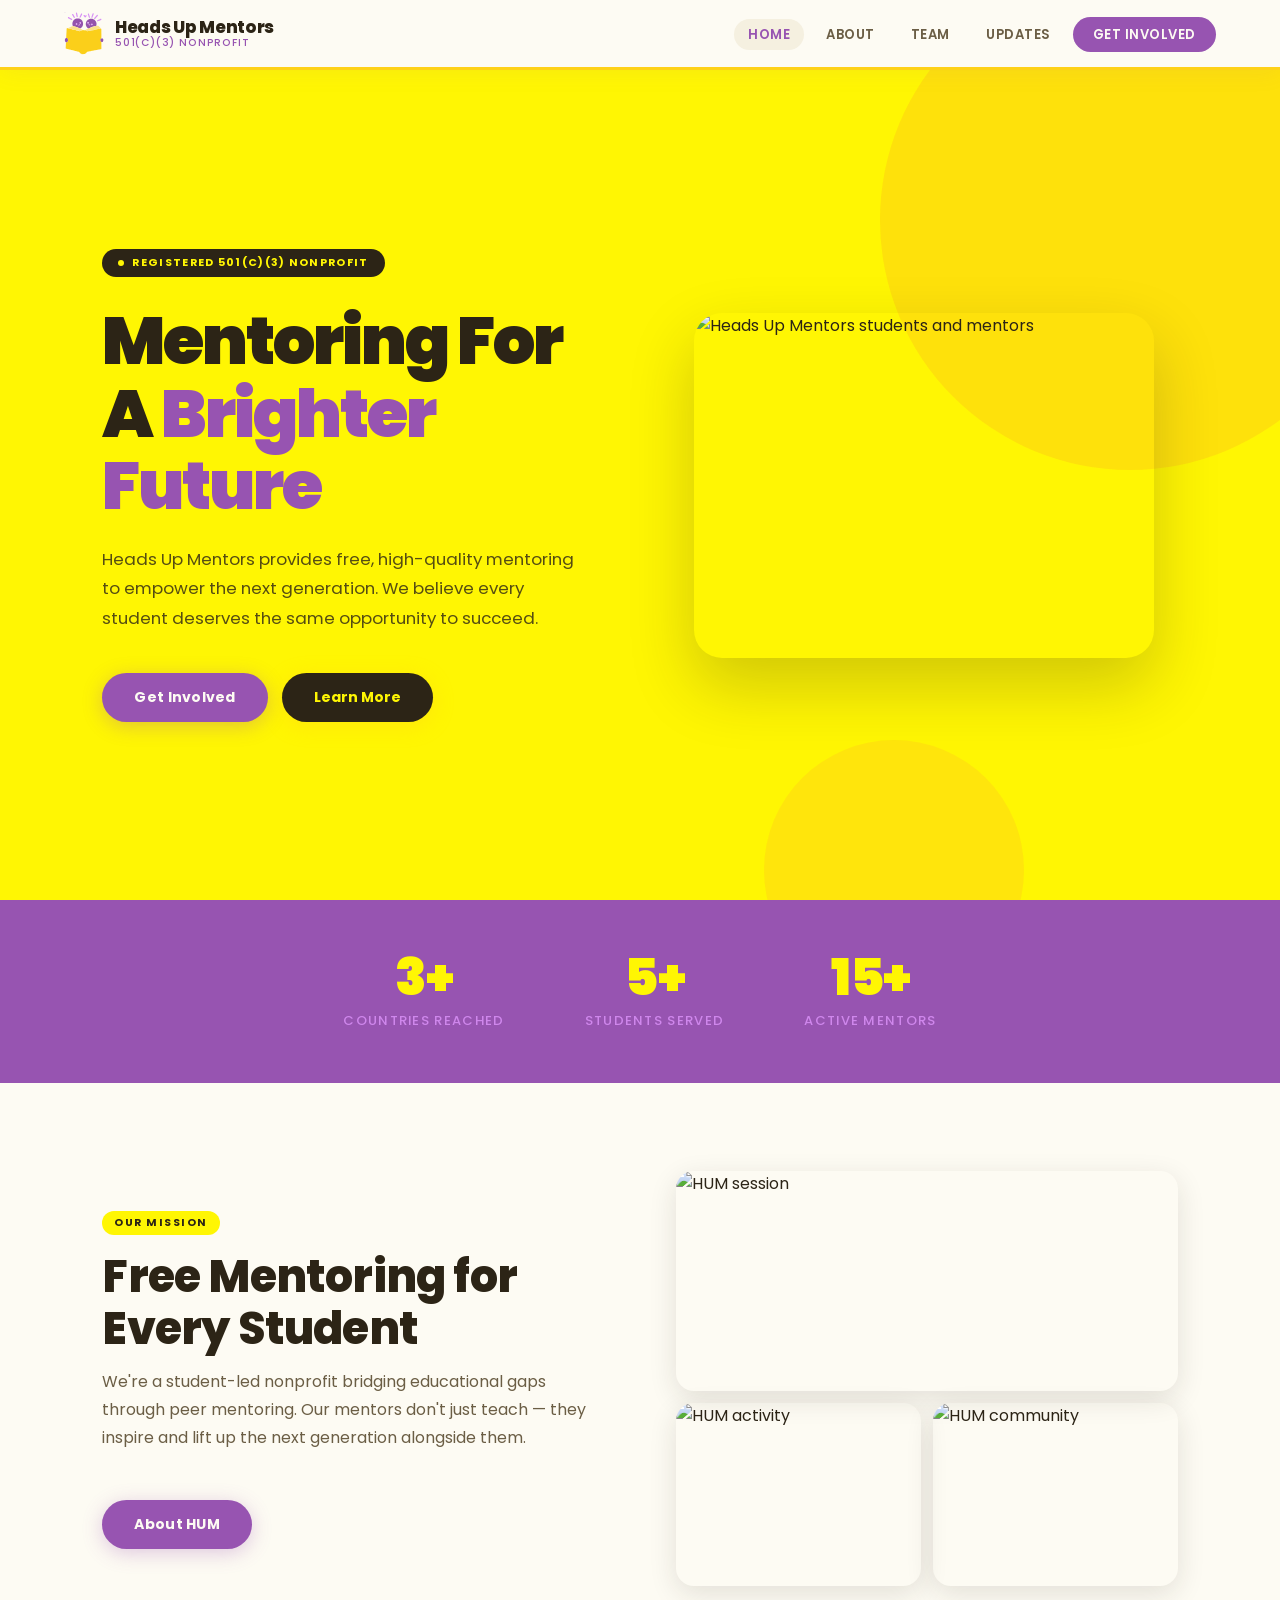
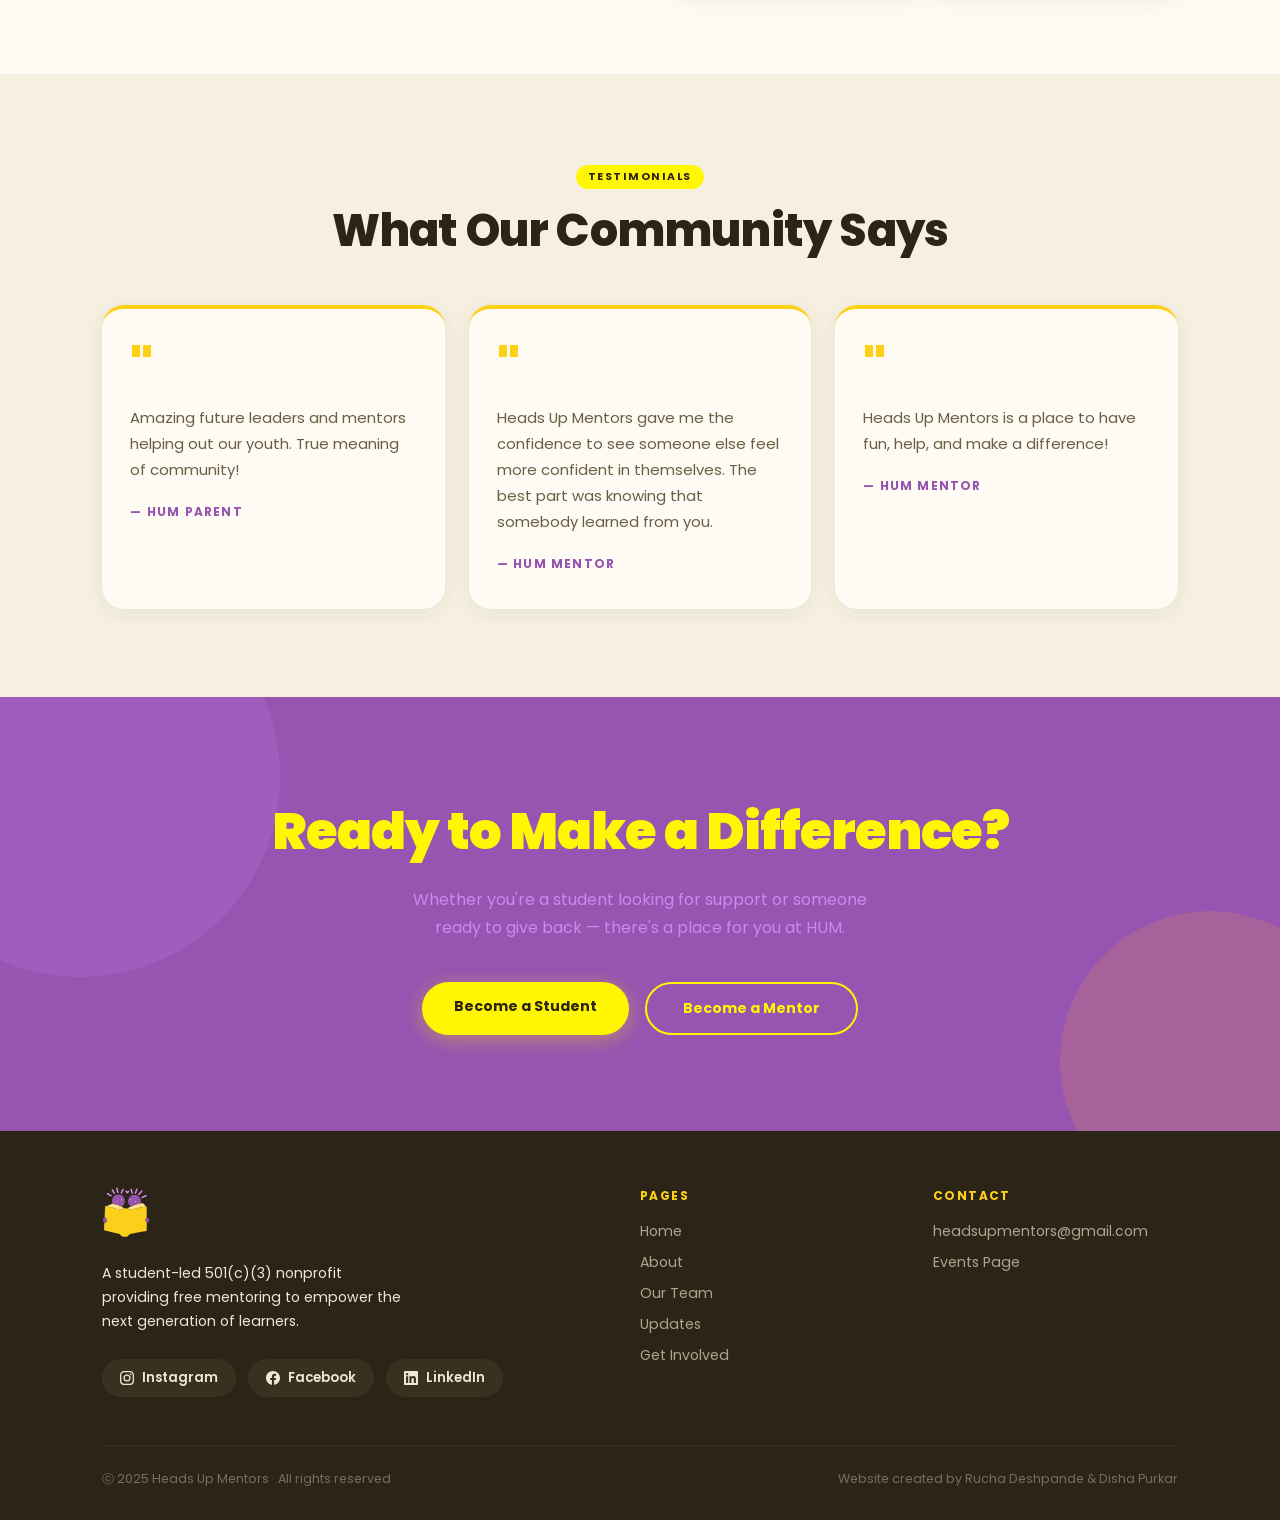
==== index.html @ 4ff621bc "Add files via upload" ====
<!DOCTYPE html>
<html lang="en">
<head>
  <meta charset="UTF-8" />
  <meta name="viewport" content="width=device-width, initial-scale=1.0" />
  <title>Heads Up Mentors — Home</title>
  <meta name="description" content="Heads Up Mentors is a student-led 501(c)(3) nonprofit providing free mentoring to empower the next generation." />
  <link rel="icon" type="image/svg+xml" href="assets/logo.svg" />
  <link href="https://fonts.googleapis.com/css2?family=Poppins:wght@300;400;500;600;700;800;900&display=swap" rel="stylesheet" />
  <link rel="stylesheet" href="style.css" />
  <style>
    /* ── HERO ── */
    #hero {
      min-height: calc(100vh - 70px);
      background: var(--yellow);
      display: grid;
      grid-template-columns: 1fr 1fr;
      align-items: center;
      padding: 80px 8%;
      gap: 60px;
      position: relative;
      overflow: hidden;
    }

    #hero::before {
      content: '';
      position: absolute; right: -100px; top: -100px;
      width: 500px; height: 500px;
      border-radius: 50%; background: var(--amber); opacity: 0.3;
    }
    #hero::after {
      content: '';
      position: absolute; right: 20%; bottom: -100px;
      width: 260px; height: 260px;
      border-radius: 50%; background: var(--gold); opacity: 0.45;
    }

    .hero-text { position: relative; z-index: 1; }

    .hero-badge {
      display: inline-flex; align-items: center; gap: 8px;
      background: var(--text);
      color: var(--yellow);
      font-size: 0.68rem; font-weight: 700;
      letter-spacing: 0.12em; text-transform: uppercase;
      padding: 6px 16px; border-radius: 50px;
      margin-bottom: 28px;
    }

    .hero-badge::before {
      content: '';
      width: 6px; height: 6px; border-radius: 50%;
      background: var(--yellow);
      animation: pulse 2s infinite;
    }

    @keyframes pulse {
      0%, 100% { opacity: 1; }
      50% { opacity: 0.3; }
    }

    .hero-text h1 {
      font-size: clamp(2.6rem, 5.5vw, 4.2rem);
      font-weight: 900; line-height: 1.08;
      color: var(--text); letter-spacing: -2px;
      margin-bottom: 22px;
    }

    .hero-text h1 em {
      font-style: normal; color: var(--purple);
    }

    .hero-text p {
      font-size: 1.05rem; font-weight: 400;
      color: var(--text); line-height: 1.75;
      max-width: 480px; margin-bottom: 40px;
      opacity: 0.8;
    }

    .hero-buttons { display: flex; gap: 14px; flex-wrap: wrap; }

    .hero-image {
      position: relative; z-index: 1;
      display: flex; align-items: center; justify-content: center;
    }

    .hero-image img {
      width: 100%; max-width: 460px;
      border-radius: 28px;
      box-shadow: 0 28px 64px rgba(44,36,22,0.22);
      object-fit: cover; aspect-ratio: 4/3;
    }

    /* ── STATS BAR ── */
    #stats {
      background: var(--purple);
      padding: 52px 8%;
      display: flex; justify-content: center;
      gap: 80px; flex-wrap: wrap;
    }

    .stat { text-align: center; }

    .stat-num {
      font-size: 3.2rem; font-weight: 900;
      color: var(--yellow); line-height: 1;
      letter-spacing: -1.5px;
    }

    .stat-label {
      font-size: 0.82rem; font-weight: 500;
      color: var(--lavender); margin-top: 8px;
      text-transform: uppercase; letter-spacing: 0.1em;
    }

    /* ── MISSION ── */
    #mission {
      background: var(--cream);
      display: grid;
      grid-template-columns: 1fr 1fr;
      gap: 72px; align-items: center;
    }

    .mission-images {
      display: grid; grid-template-columns: 1fr 1fr; gap: 12px;
    }

    .mission-images img {
      width: 100%; border-radius: 18px; object-fit: cover;
      aspect-ratio: 4/3;
      box-shadow: 0 8px 28px rgba(44,36,22,0.12);
      transition: transform 0.3s;
    }

    .mission-images img:hover { transform: scale(1.03); }
    .mission-images img:first-child { grid-column: 1 / -1; aspect-ratio: 16/7; }

    /* ── TESTIMONIALS ── */
    #testimonials {
      background: var(--cream2);
    }

    .testimonials-grid {
      display: grid; grid-template-columns: repeat(3, 1fr); gap: 24px;
    }

    .testimonial-card {
      background: var(--cream);
      border-radius: 22px;
      padding: 36px 28px;
      border-top: 4px solid var(--gold);
      box-shadow: 0 4px 20px rgba(44,36,22,0.07);
      transition: transform 0.25s, box-shadow 0.25s;
    }

    .testimonial-card:hover {
      transform: translateY(-5px);
      box-shadow: 0 14px 40px rgba(44,36,22,0.12);
    }

    .testimonial-quote {
      font-size: 3rem; line-height: 1;
      color: var(--gold); font-weight: 900;
      margin-bottom: 12px;
    }

    .testimonial-text {
      font-size: 0.93rem; line-height: 1.75;
      color: var(--mid); margin-bottom: 20px;
    }

    .testimonial-author {
      font-size: 0.75rem; font-weight: 700;
      letter-spacing: 0.1em; text-transform: uppercase;
      color: var(--purple);
    }

    /* ── JOIN CTA ── */
    #join-cta {
      background: var(--purple);
      text-align: center;
      padding: 96px 8%;
      position: relative; overflow: hidden;
    }

    #join-cta::before {
      content: '';
      position: absolute; top: -120px; left: -120px;
      width: 400px; height: 400px;
      border-radius: 50%; background: var(--lavender); opacity: 0.18;
    }

    #join-cta::after {
      content: '';
      position: absolute; bottom: -80px; right: -80px;
      width: 300px; height: 300px;
      border-radius: 50%; background: var(--amber); opacity: 0.15;
    }

    #join-cta h2 {
      font-size: clamp(2rem, 4vw, 3.2rem);
      font-weight: 900; color: var(--yellow);
      letter-spacing: -1px; margin-bottom: 16px;
      position: relative; z-index: 1;
    }

    #join-cta p {
      color: var(--lavender); font-size: 1rem;
      max-width: 480px; margin: 0 auto 40px;
      line-height: 1.75; position: relative; z-index: 1;
    }

    .join-buttons {
      display: flex; gap: 16px; justify-content: center;
      flex-wrap: wrap; position: relative; z-index: 1;
    }

    .btn-join-outline {
      border: 2px solid var(--yellow);
      color: var(--yellow);
      padding: 14px 36px; border-radius: 50px;
      font-weight: 700; font-size: 0.88rem;
      text-decoration: none;
      transition: background 0.2s, color 0.2s;
      display: inline-block;
    }

    .btn-join-outline:hover { background: var(--yellow); color: var(--text); }

    /* RESPONSIVE */
    @media (max-width: 860px) {
      #hero { grid-template-columns: 1fr; padding: 64px 6%; text-align: center; }
      .hero-text p { margin: 0 auto 32px; }
      .hero-buttons { justify-content: center; }
      .hero-image { display: none; }
      #stats { gap: 40px; padding: 48px 6%; }
      #mission { grid-template-columns: 1fr; }
      .testimonials-grid { grid-template-columns: 1fr; }
    }
  </style>
</head>
<body class="page-body">

<div id="nav-placeholder"></div>

<!-- HERO -->
<section id="hero">
  <div class="hero-text fade-up">
    <span class="hero-badge">Registered 501(c)(3) Nonprofit</span>
    <h1>Mentoring For A <em>Brighter Future</em></h1>
    <p>Heads Up Mentors provides free, high-quality mentoring to empower the next generation. We believe every student deserves the same opportunity to succeed.</p>
    <div class="hero-buttons">
      <a class="btn-primary" href="get-involved.html">Get Involved</a>
      <a class="btn-yellow" href="about.html" style="background:var(--text); color:var(--yellow);">Learn More</a>
    </div>
  </div>
  <div class="hero-image fade-up">
    <img src="https://headsupmentorshome.carrd.co/assets/images/image01.png?v=fd509c23" alt="Heads Up Mentors students and mentors" />
  </div>
</section>

<!-- STATS -->
<div id="stats">
  <div class="stat fade-up">
    <div class="stat-num">3+</div>
    <div class="stat-label">Countries Reached</div>
  </div>
  <div class="stat fade-up">
    <div class="stat-num">5+</div>
    <div class="stat-label">Students Served</div>
  </div>
  <div class="stat fade-up">
    <div class="stat-num">15+</div>
    <div class="stat-label">Active Mentors</div>
  </div>
</div>

<!-- MISSION -->
<section id="mission">
  <div class="fade-up">
    <span class="section-tag">Our Mission</span>
    <h2 class="section-title">Free Mentoring for Every Student</h2>
    <p class="section-sub">We're a student-led nonprofit bridging educational gaps through peer mentoring. Our mentors don't just teach — they inspire and lift up the next generation alongside them.</p>
    <a class="btn-primary" href="about.html">About HUM</a>
  </div>
  <div class="mission-images fade-up">
    <img src="https://headsupmentorshome.carrd.co/assets/images/gallery01/0ad653ba.jpg?v=fd509c23" alt="HUM session" />
    <img src="https://headsupmentorshome.carrd.co/assets/images/gallery01/97e61e13.jpg?v=fd509c23" alt="HUM activity" />
    <img src="https://headsupmentorshome.carrd.co/assets/images/gallery01/51afdb2f.jpg?v=fd509c23" alt="HUM community" />
  </div>
</section>

<!-- TESTIMONIALS -->
<section id="testimonials">
  <div style="text-align:center; margin-bottom: 48px;" class="fade-up">
    <span class="section-tag">Testimonials</span>
    <h2 class="section-title">What Our Community Says</h2>
  </div>
  <div class="testimonials-grid">
    <div class="testimonial-card fade-up">
      <div class="testimonial-quote">"</div>
      <p class="testimonial-text">Amazing future leaders and mentors helping out our youth. True meaning of community!</p>
      <div class="testimonial-author">— HUM Parent</div>
    </div>
    <div class="testimonial-card fade-up">
      <div class="testimonial-quote">"</div>
      <p class="testimonial-text">Heads Up Mentors gave me the confidence to see someone else feel more confident in themselves. The best part was knowing that somebody learned from you.</p>
      <div class="testimonial-author">— HUM Mentor</div>
    </div>
    <div class="testimonial-card fade-up">
      <div class="testimonial-quote">"</div>
      <p class="testimonial-text">Heads Up Mentors is a place to have fun, help, and make a difference!</p>
      <div class="testimonial-author">— HUM Mentor</div>
    </div>
  </div>
</section>

<!-- JOIN CTA -->
<section id="join-cta">
  <div class="fade-up">
    <h2>Ready to Make a Difference?</h2>
    <p>Whether you're a student looking for support or someone ready to give back — there's a place for you at HUM.</p>
    <div class="join-buttons">
      <a class="btn-yellow" href="get-involved.html">Become a Student</a>
      <a class="btn-join-outline" href="get-involved.html">Become a Mentor</a>
    </div>
  </div>
</section>

<div id="footer-placeholder"></div>
<script src="components.js"></script>
</body>
</html>
---- style.css ----
/* ── RESET & ROOT ── */
*, *::before, *::after { box-sizing: border-box; margin: 0; padding: 0; }

:root {
  --yellow:   #FFF603;
  --gold:     #FED117;
  --amber:    #FAB11F;
  --purple:   #9754B1;
  --lavender: #CF87EC;
  --cream:    #FDFBF3;
  --cream2:   #F5F0E0;
  --warm:     #EDE8D5;
  --text:     #2C2416;
  --mid:      #6B5E45;
  --light-mid:#9B8E7A;
}

html { scroll-behavior: smooth; }

body {
  font-family: 'Poppins', sans-serif;
  background: var(--cream);
  color: var(--text);
  overflow-x: hidden;
}

/* ── NAV ── */
nav {
  position: fixed; top: 0; left: 0; right: 0;
  z-index: 100;
  display: flex; align-items: center; justify-content: space-between;
  padding: 0 5%;
  height: 70px;
  background: var(--cream);
  border-bottom: 3px solid var(--gold);
  box-shadow: 0 2px 24px rgba(151,84,177,0.08);
}

.nav-logo {
  display: flex; align-items: center; gap: 10px;
  text-decoration: none;
}

.nav-logo img {
  height: 44px; width: auto;
}

.nav-logo-text {
  font-weight: 800; font-size: 1.05rem;
  color: var(--text); letter-spacing: -0.3px;
  line-height: 1.2;
}

.nav-logo-text span {
  display: block;
  font-size: 0.65rem; font-weight: 500;
  color: var(--purple); letter-spacing: 0.08em;
  text-transform: uppercase;
}

.nav-links {
  display: flex; gap: 8px; list-style: none; align-items: center;
}

.nav-links a {
  text-decoration: none;
  font-weight: 600; font-size: 0.82rem;
  color: var(--mid);
  letter-spacing: 0.04em;
  text-transform: uppercase;
  padding: 6px 14px;
  border-radius: 50px;
  transition: color 0.2s, background 0.2s;
}

.nav-links a:hover { color: var(--purple); background: var(--cream2); }
.nav-links a.active { color: var(--purple); background: var(--cream2); }

.nav-cta {
  background: var(--purple) !important;
  color: var(--cream) !important;
  padding: 8px 20px !important;
}

.nav-cta:hover { background: var(--amber) !important; color: var(--text) !important; }

/* hamburger */
.nav-hamburger {
  display: none; flex-direction: column; gap: 5px; cursor: pointer;
  background: none; border: none; padding: 4px;
}

.nav-hamburger span {
  display: block; width: 24px; height: 2px;
  background: var(--text); border-radius: 2px;
  transition: transform 0.3s, opacity 0.3s;
}

/* mobile menu */
.mobile-menu {
  display: none;
  position: fixed; top: 70px; left: 0; right: 0;
  background: var(--cream);
  border-bottom: 2px solid var(--gold);
  padding: 20px 5%;
  flex-direction: column; gap: 4px;
  z-index: 99;
  box-shadow: 0 8px 32px rgba(0,0,0,0.1);
}

.mobile-menu.open { display: flex; }
.mobile-menu a {
  text-decoration: none; font-weight: 600; font-size: 0.95rem;
  color: var(--text); padding: 12px 16px; border-radius: 10px;
  transition: background 0.2s;
}
.mobile-menu a:hover { background: var(--cream2); }
.mobile-menu a.mobile-cta {
  background: var(--purple); color: var(--cream);
  text-align: center; margin-top: 8px;
}

/* ── PAGE WRAPPER ── */
.page-body { padding-top: 70px; }

/* ── SECTIONS ── */
section { padding: 88px 8%; }

.section-tag {
  display: inline-block;
  background: var(--yellow);
  color: var(--text);
  font-size: 0.67rem; font-weight: 700;
  letter-spacing: 0.14em; text-transform: uppercase;
  padding: 4px 12px; border-radius: 50px;
  margin-bottom: 16px;
}

.section-title {
  font-size: clamp(1.9rem, 3.5vw, 2.8rem);
  font-weight: 800;
  letter-spacing: -0.8px;
  line-height: 1.15;
  margin-bottom: 14px;
  color: var(--text);
}

.section-sub {
  font-size: 1rem;
  color: var(--mid);
  line-height: 1.75;
  max-width: 560px;
  margin-bottom: 48px;
}

/* ── BUTTONS ── */
.btn-primary {
  background: var(--purple);
  color: var(--cream);
  padding: 14px 32px;
  border-radius: 50px;
  font-weight: 700; font-size: 0.88rem;
  text-decoration: none;
  letter-spacing: 0.02em;
  display: inline-block;
  transition: transform 0.2s, box-shadow 0.2s;
  box-shadow: 0 4px 20px rgba(151,84,177,0.3);
}

.btn-primary:hover { transform: translateY(-2px); box-shadow: 0 8px 28px rgba(151,84,177,0.4); }

.btn-yellow {
  background: var(--yellow);
  color: var(--text);
  padding: 14px 32px;
  border-radius: 50px;
  font-weight: 700; font-size: 0.88rem;
  text-decoration: none;
  display: inline-block;
  transition: transform 0.2s;
  box-shadow: 0 4px 20px rgba(254,209,23,0.4);
}

.btn-yellow:hover { transform: translateY(-2px); }

.btn-outline {
  border: 2px solid var(--purple);
  color: var(--purple);
  padding: 12px 30px;
  border-radius: 50px;
  font-weight: 700; font-size: 0.88rem;
  text-decoration: none;
  display: inline-block;
  transition: background 0.2s, color 0.2s;
}

.btn-outline:hover { background: var(--purple); color: var(--cream); }

/* ── ANIMATIONS ── */
.fade-up {
  opacity: 0; transform: translateY(28px);
  transition: opacity 0.6s ease, transform 0.6s ease;
}
.fade-up.visible { opacity: 1; transform: translateY(0); }

/* ── FOOTER ── */
footer {
  background: var(--text);
  padding: 56px 8% 32px;
}

.footer-grid {
  display: grid;
  grid-template-columns: 2fr 1fr 1fr;
  gap: 48px;
  margin-bottom: 48px;
}

.footer-brand img { height: 52px; margin-bottom: 16px; }
.footer-brand p {
  font-size: 0.88rem; color: var(--warm); line-height: 1.7;
  max-width: 300px;
}

.footer-col h4 {
  font-size: 0.75rem; font-weight: 700;
  letter-spacing: 0.12em; text-transform: uppercase;
  color: var(--gold); margin-bottom: 16px;
}

.footer-col a {
  display: block;
  font-size: 0.88rem; color: #b0a490;
  text-decoration: none; margin-bottom: 10px;
  transition: color 0.2s;
}

.footer-col a:hover { color: var(--yellow); }

.footer-bottom {
  border-top: 1px solid #3a3020;
  padding-top: 24px;
  display: flex; justify-content: space-between; align-items: center;
  flex-wrap: wrap; gap: 12px;
  font-size: 0.78rem; color: #7a6e5a;
}

.footer-bottom a { color: var(--gold); text-decoration: none; }

/* ── SOCIALS ── */
.social-row {
  display: flex; gap: 12px; flex-wrap: wrap;
}

.social-link {
  display: flex; align-items: center; gap: 8px;
  background: #3a3020;
  color: var(--warm);
  text-decoration: none;
  padding: 9px 18px;
  border-radius: 50px;
  font-weight: 600; font-size: 0.82rem;
  transition: background 0.2s, color 0.2s;
}

.social-link:hover { background: var(--purple); color: var(--cream); }

/* ── PAGE HERO BANNER ── */
.page-hero {
  background: var(--yellow);
  padding: 72px 8% 64px;
  position: relative; overflow: hidden;
}

.page-hero::after {
  content: '';
  position: absolute; right: -60px; top: -60px;
  width: 340px; height: 340px;
  border-radius: 50%; background: var(--amber); opacity: 0.3;
  pointer-events: none;
}

.page-hero h1 {
  font-size: clamp(2.2rem, 5vw, 3.5rem);
  font-weight: 900; letter-spacing: -1.5px;
  color: var(--text); position: relative; z-index: 1;
}

.page-hero p {
  font-size: 1.05rem; color: var(--text);
  opacity: 0.75; max-width: 520px;
  margin-top: 14px; line-height: 1.7;
  position: relative; z-index: 1;
}

/* ── RESPONSIVE ── */
@media (max-width: 860px) {
  .nav-links { display: none; }
  .nav-hamburger { display: flex; }
  .footer-grid { grid-template-columns: 1fr; gap: 32px; }
  section { padding: 64px 6%; }
}
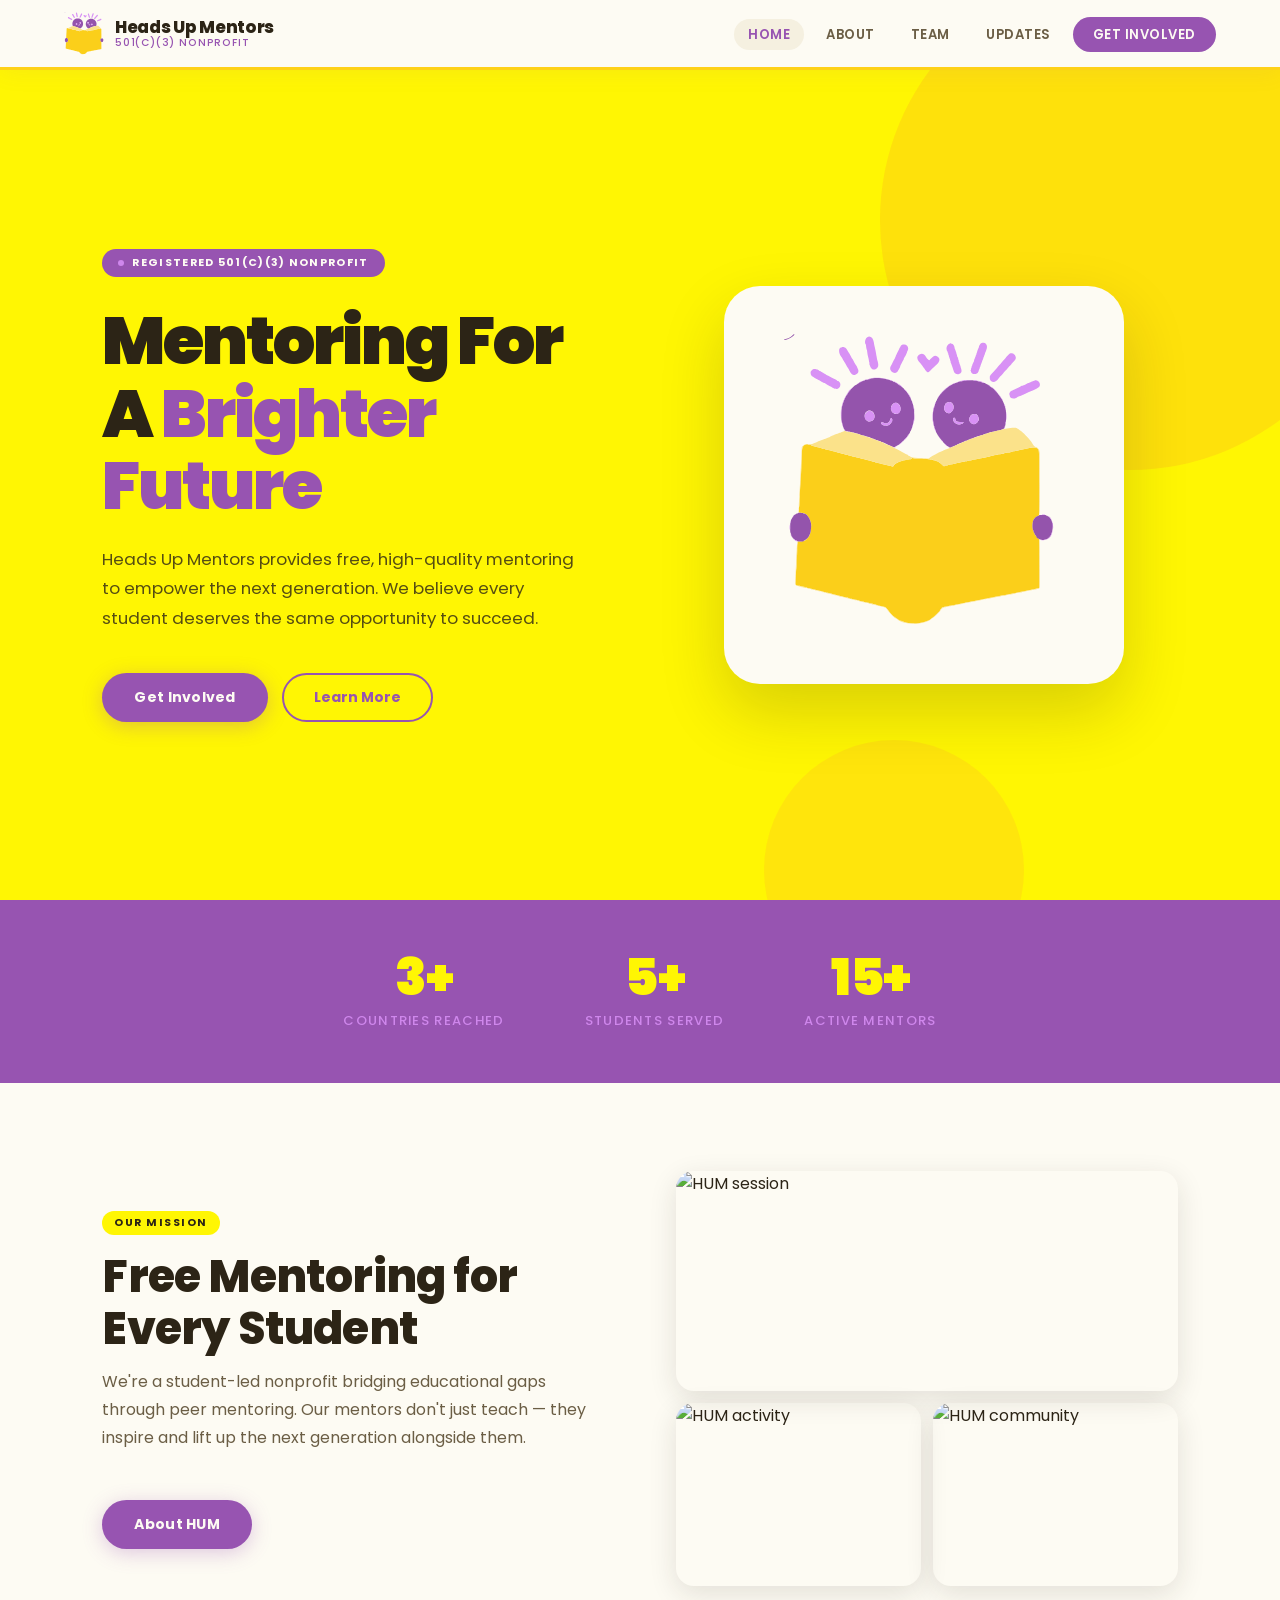
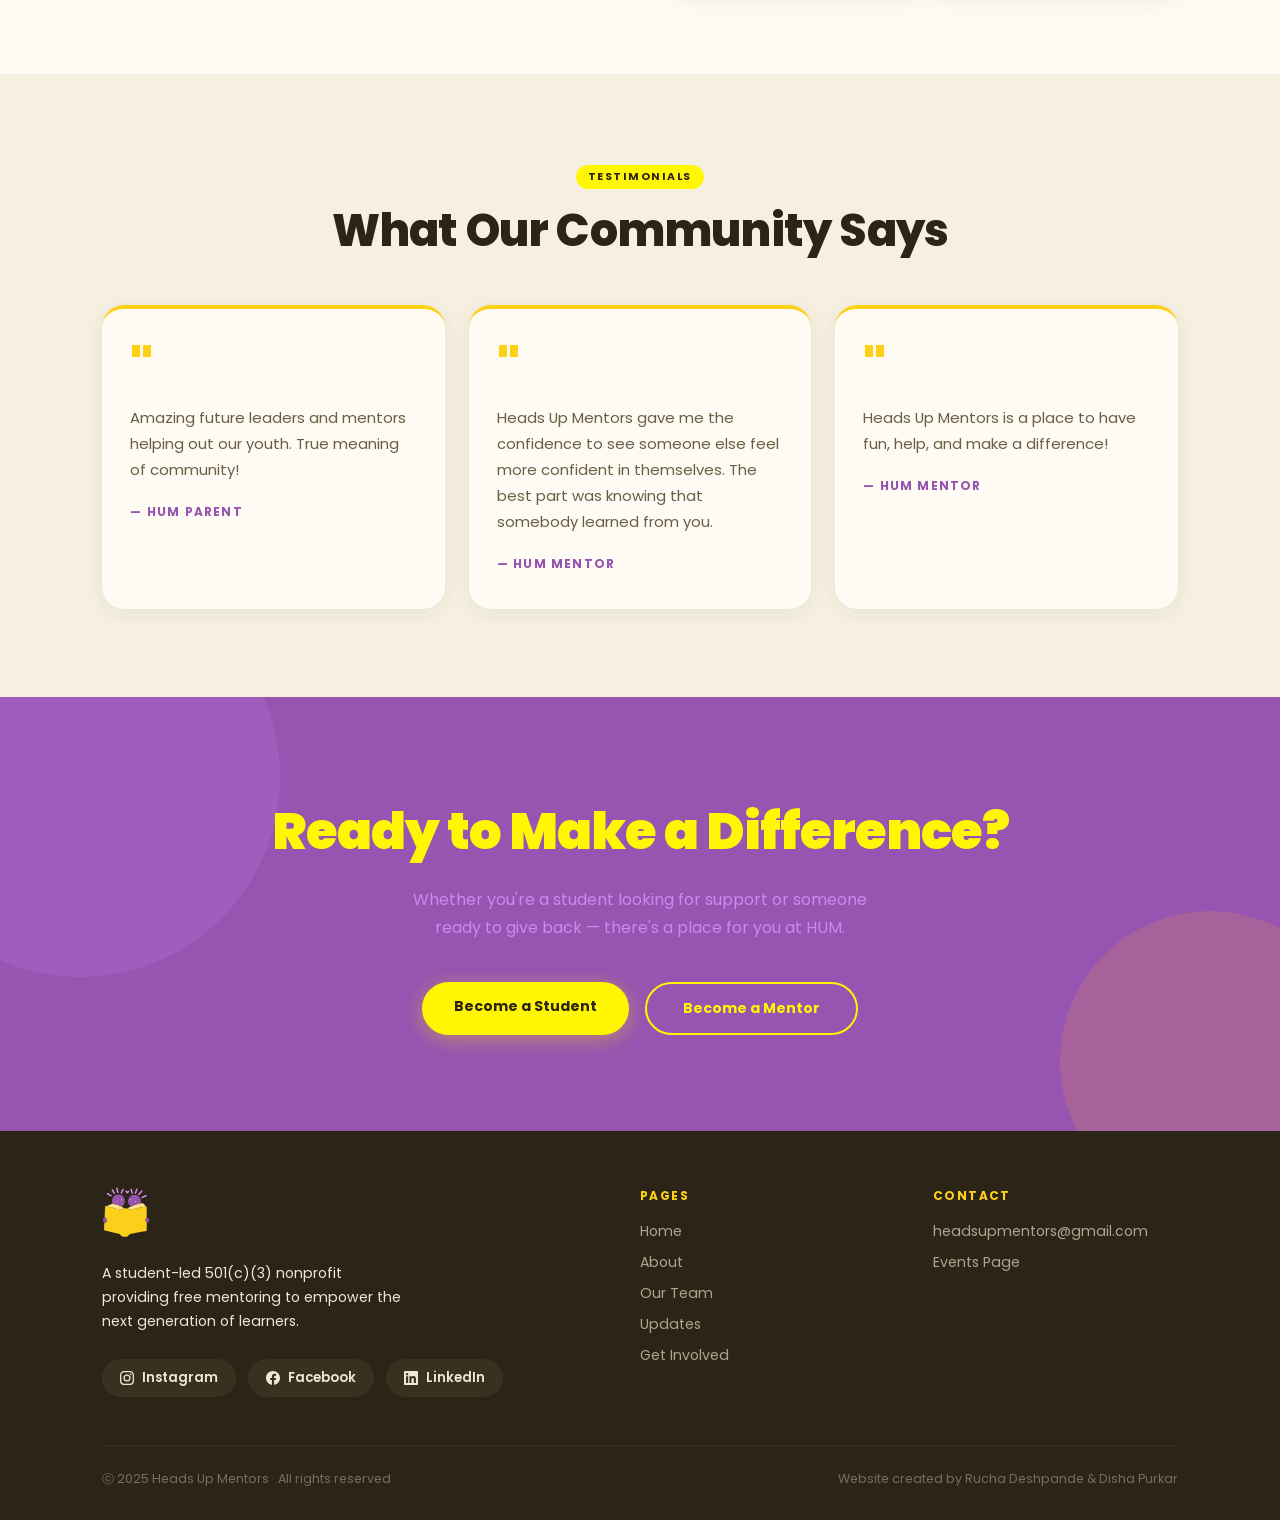
==== commit 5a31c8d4: "Add files via upload" ====
--- a/index.html
+++ b/index.html
@@ -39,8 +39,8 @@
 
     .hero-badge {
       display: inline-flex; align-items: center; gap: 8px;
-      background: var(--text);
-      color: var(--yellow);
+      background: var(--purple);
+      color: var(--cream);
       font-size: 0.68rem; font-weight: 700;
       letter-spacing: 0.12em; text-transform: uppercase;
       padding: 6px 16px; border-radius: 50px;
@@ -50,7 +50,7 @@
     .hero-badge::before {
       content: '';
       width: 6px; height: 6px; border-radius: 50%;
-      background: var(--yellow);
+      background: var(--lavender);
       animation: pulse 2s infinite;
     }
 
@@ -84,11 +84,17 @@
       display: flex; align-items: center; justify-content: center;
     }
 
-    .hero-image img {
-      width: 100%; max-width: 460px;
-      border-radius: 28px;
-      box-shadow: 0 28px 64px rgba(44,36,22,0.22);
-      object-fit: cover; aspect-ratio: 4/3;
+    .hero-logo-display {
+      background: var(--cream);
+      border-radius: 36px;
+      padding: 48px;
+      box-shadow: 0 28px 64px rgba(44,36,22,0.18);
+      display: flex; align-items: center; justify-content: center;
+      width: 100%; max-width: 400px;
+    }
+
+    .hero-logo-display img {
+      width: 100%; max-width: 280px; height: auto;
     }
 
     /* ── STATS BAR ── */
@@ -251,11 +257,13 @@
     <p>Heads Up Mentors provides free, high-quality mentoring to empower the next generation. We believe every student deserves the same opportunity to succeed.</p>
     <div class="hero-buttons">
       <a class="btn-primary" href="get-involved.html">Get Involved</a>
-      <a class="btn-yellow" href="about.html" style="background:var(--text); color:var(--yellow);">Learn More</a>
+      <a class="btn-outline" href="about.html">Learn More</a>
     </div>
   </div>
   <div class="hero-image fade-up">
-    <img src="https://headsupmentorshome.carrd.co/assets/images/image01.png?v=fd509c23" alt="Heads Up Mentors students and mentors" />
+    <div class="hero-logo-display">
+      <img src="assets/logo.svg" alt="Heads Up Mentors Logo" />
+    </div>
   </div>
 </section>
 
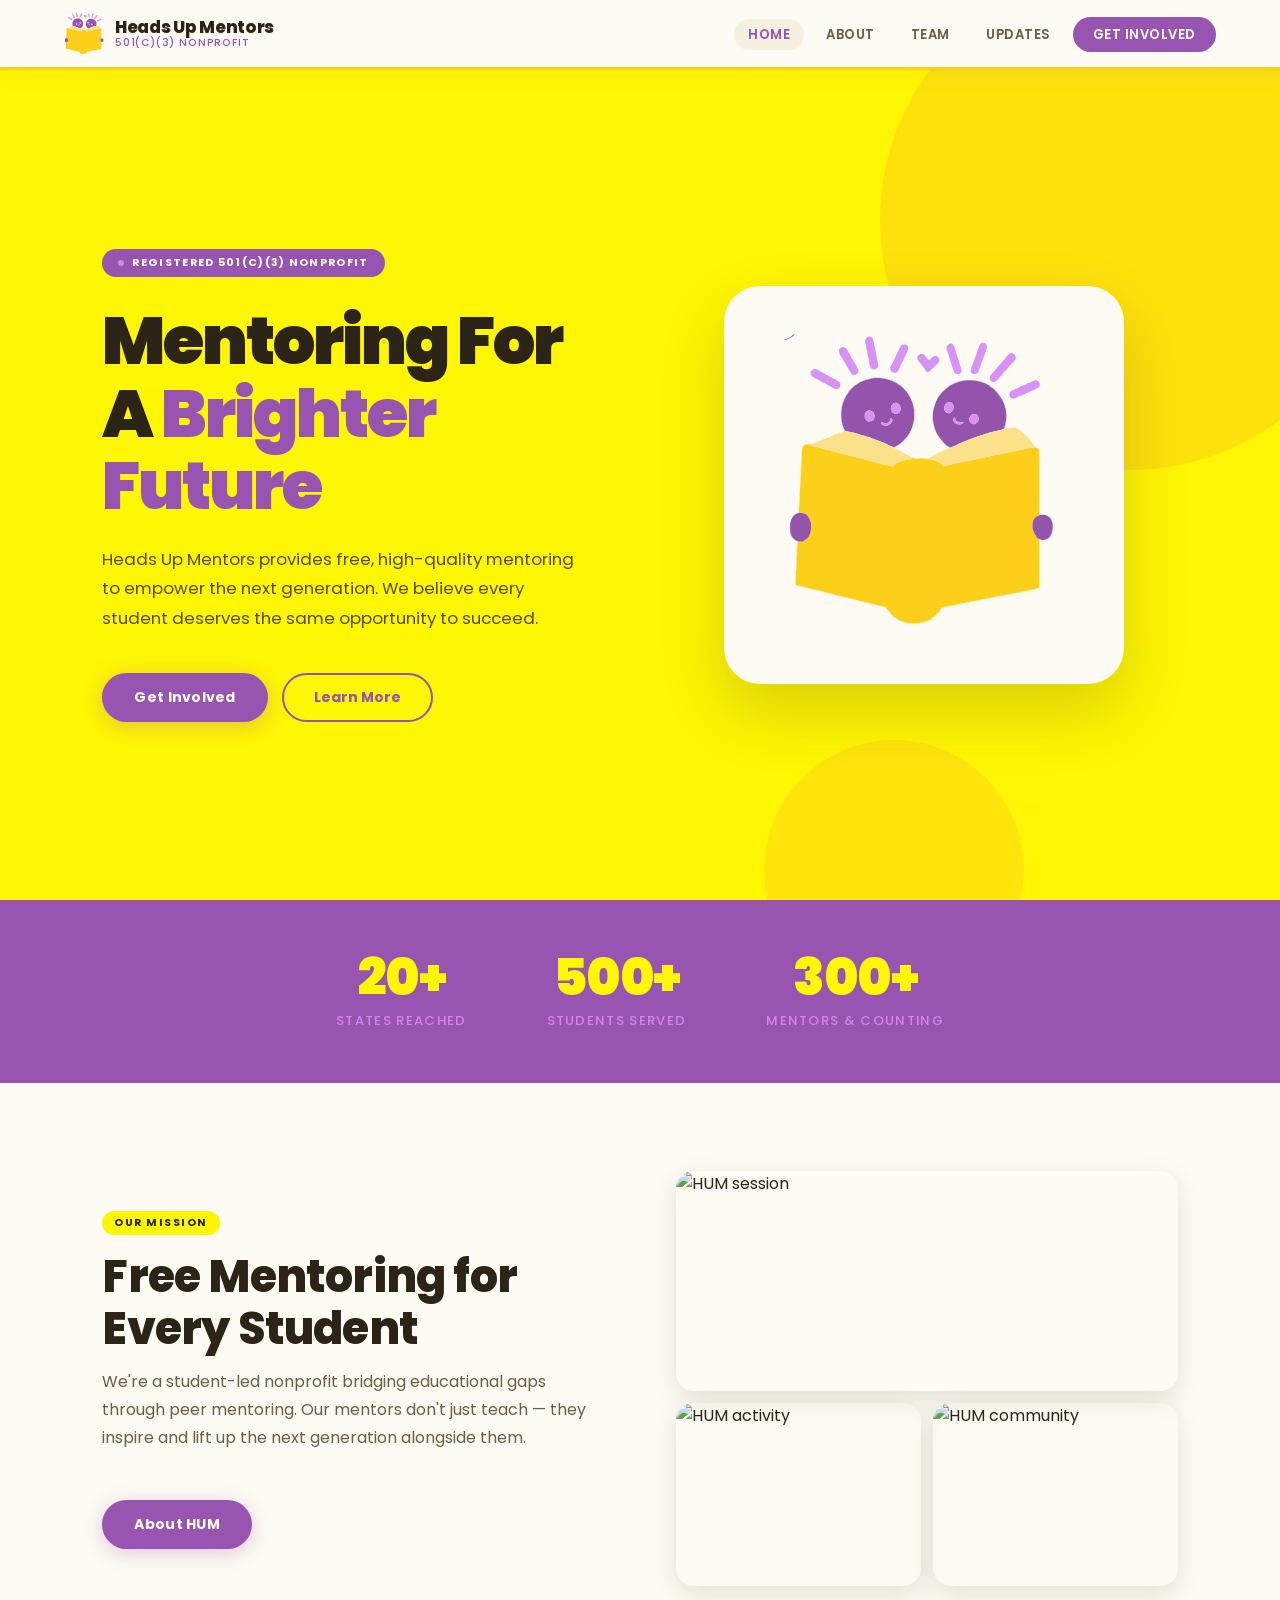
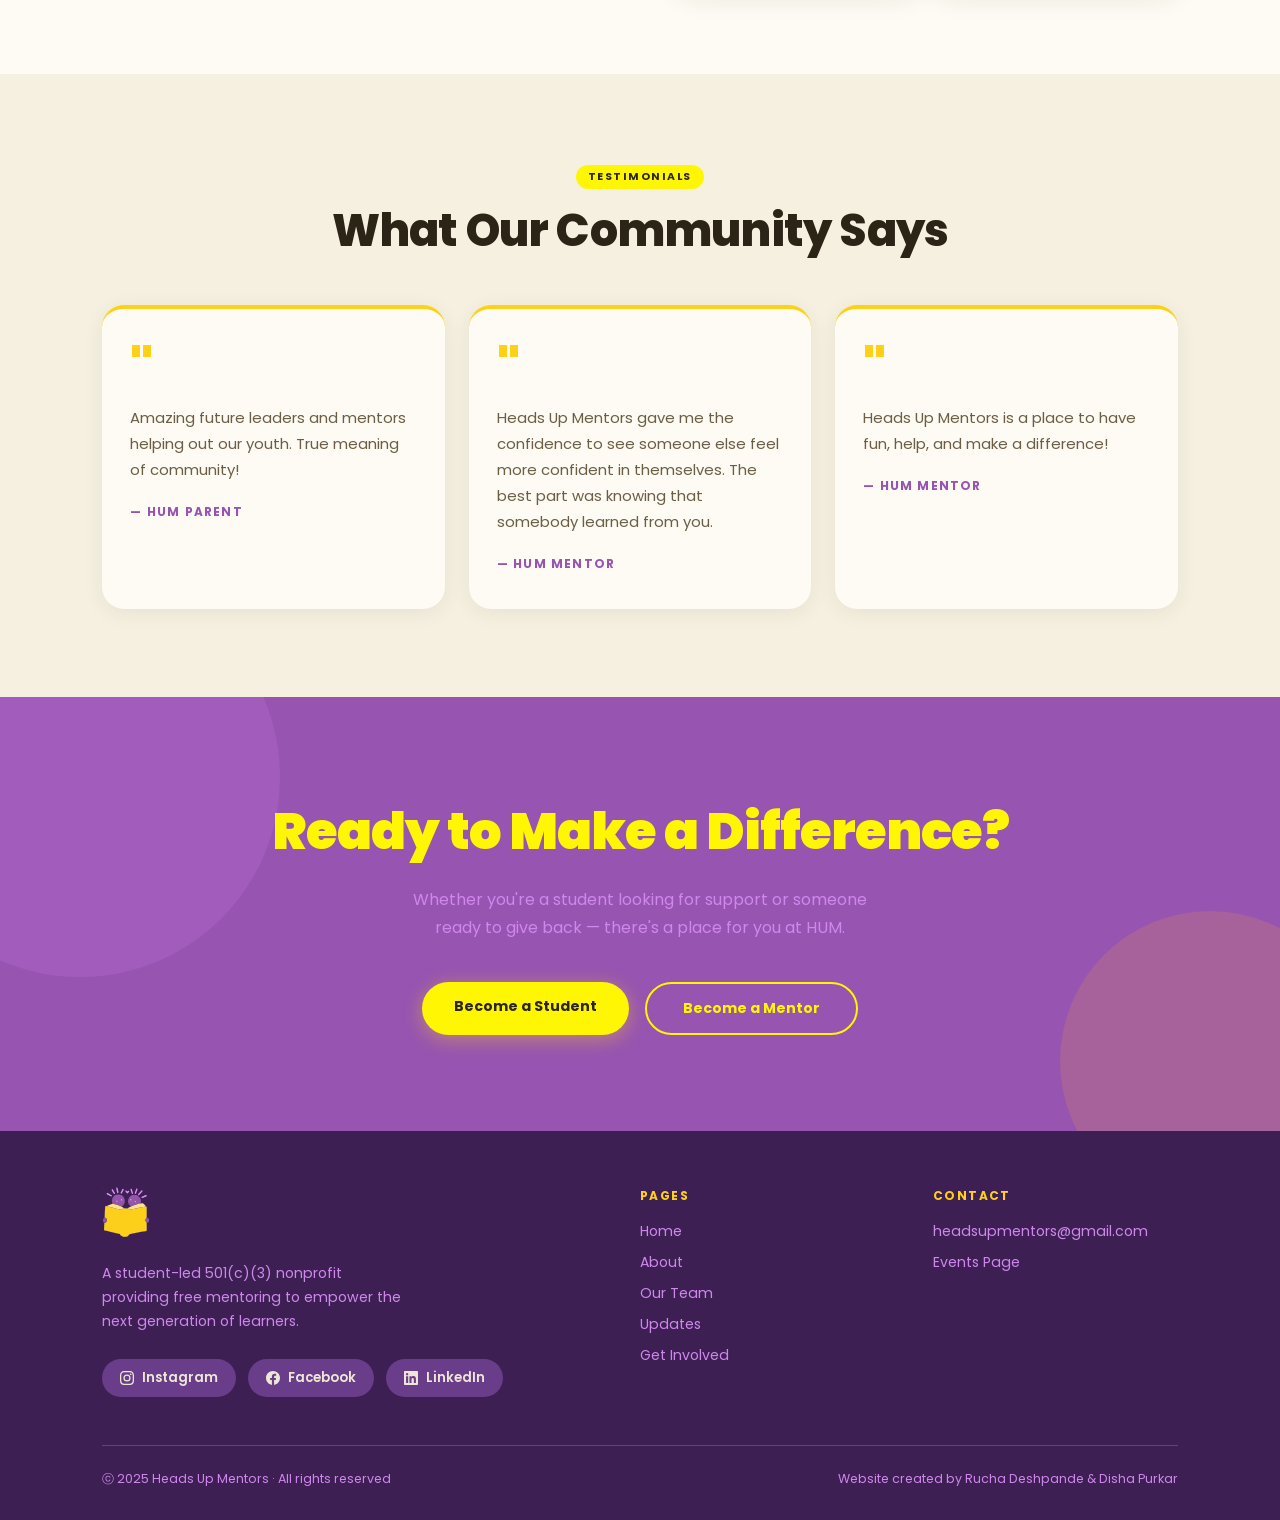
==== commit 4b319109: "Update index.html" ====
--- a/index.html
+++ b/index.html
@@ -270,16 +270,16 @@
 <!-- STATS -->
 <div id="stats">
   <div class="stat fade-up">
-    <div class="stat-num">3+</div>
-    <div class="stat-label">Countries Reached</div>
+    <div class="stat-num">20+</div>
+    <div class="stat-label">States Reached</div>
   </div>
   <div class="stat fade-up">
-    <div class="stat-num">5+</div>
+    <div class="stat-num">500+</div>
     <div class="stat-label">Students Served</div>
   </div>
   <div class="stat fade-up">
-    <div class="stat-num">15+</div>
-    <div class="stat-label">Active Mentors</div>
+    <div class="stat-num">300+</div>
+    <div class="stat-label">Mentors & Counting</div>
   </div>
 </div>
 
--- a/style.css
+++ b/style.css
@@ -1,4 +1,4 @@
-/* ── RESET & ROOT ── */
+/* â”€â”€ RESET & ROOT â”€â”€ */
 *, *::before, *::after { box-sizing: border-box; margin: 0; padding: 0; }
 
 :root {
@@ -24,7 +24,7 @@
   overflow-x: hidden;
 }
 
-/* ── NAV ── */
+/* â”€â”€ NAV â”€â”€ */
 nav {
   position: fixed; top: 0; left: 0; right: 0;
   z-index: 100;
@@ -120,10 +120,10 @@
   text-align: center; margin-top: 8px;
 }
 
-/* ── PAGE WRAPPER ── */
+/* â”€â”€ PAGE WRAPPER â”€â”€ */
 .page-body { padding-top: 70px; }
 
-/* ── SECTIONS ── */
+/* â”€â”€ SECTIONS â”€â”€ */
 section { padding: 88px 8%; }
 
 .section-tag {
@@ -153,7 +153,7 @@
   margin-bottom: 48px;
 }
 
-/* ── BUTTONS ── */
+/* â”€â”€ BUTTONS â”€â”€ */
 .btn-primary {
   background: var(--purple);
   color: var(--cream);
@@ -196,16 +196,16 @@
 
 .btn-outline:hover { background: var(--purple); color: var(--cream); }
 
-/* ── ANIMATIONS ── */
+/* â”€â”€ ANIMATIONS â”€â”€ */
 .fade-up {
   opacity: 0; transform: translateY(28px);
   transition: opacity 0.6s ease, transform 0.6s ease;
 }
 .fade-up.visible { opacity: 1; transform: translateY(0); }
 
-/* ── FOOTER ── */
+/* â”€â”€ FOOTER â”€â”€ */
 footer {
-  background: var(--text);
+  background: #3d1f54;
   padding: 56px 8% 32px;
 }
 
@@ -218,7 +218,7 @@
 
 .footer-brand img { height: 52px; margin-bottom: 16px; }
 .footer-brand p {
-  font-size: 0.88rem; color: var(--warm); line-height: 1.7;
+  font-size: 0.88rem; color: var(--lavender); line-height: 1.7;
   max-width: 300px;
 }
 
@@ -230,7 +230,7 @@
 
 .footer-col a {
   display: block;
-  font-size: 0.88rem; color: #b0a490;
+  font-size: 0.88rem; color: var(--lavender);
   text-decoration: none; margin-bottom: 10px;
   transition: color 0.2s;
 }
@@ -238,23 +238,23 @@
 .footer-col a:hover { color: var(--yellow); }
 
 .footer-bottom {
-  border-top: 1px solid #3a3020;
+  border-top: 1px solid #6a3d8a;
   padding-top: 24px;
   display: flex; justify-content: space-between; align-items: center;
   flex-wrap: wrap; gap: 12px;
-  font-size: 0.78rem; color: #7a6e5a;
+  font-size: 0.78rem; color: var(--lavender);
 }
 
 .footer-bottom a { color: var(--gold); text-decoration: none; }
 
-/* ── SOCIALS ── */
+/* â”€â”€ SOCIALS â”€â”€ */
 .social-row {
   display: flex; gap: 12px; flex-wrap: wrap;
 }
 
 .social-link {
   display: flex; align-items: center; gap: 8px;
-  background: #3a3020;
+  background: #6a3d8a;
   color: var(--warm);
   text-decoration: none;
   padding: 9px 18px;
@@ -265,7 +265,7 @@
 
 .social-link:hover { background: var(--purple); color: var(--cream); }
 
-/* ── PAGE HERO BANNER ── */
+/* â”€â”€ PAGE HERO BANNER â”€â”€ */
 .page-hero {
   background: var(--yellow);
   padding: 72px 8% 64px;
@@ -293,7 +293,7 @@
   position: relative; z-index: 1;
 }
 
-/* ── RESPONSIVE ── */
+/* â”€â”€ RESPONSIVE â”€â”€ */
 @media (max-width: 860px) {
   .nav-links { display: none; }
   .nav-hamburger { display: flex; }
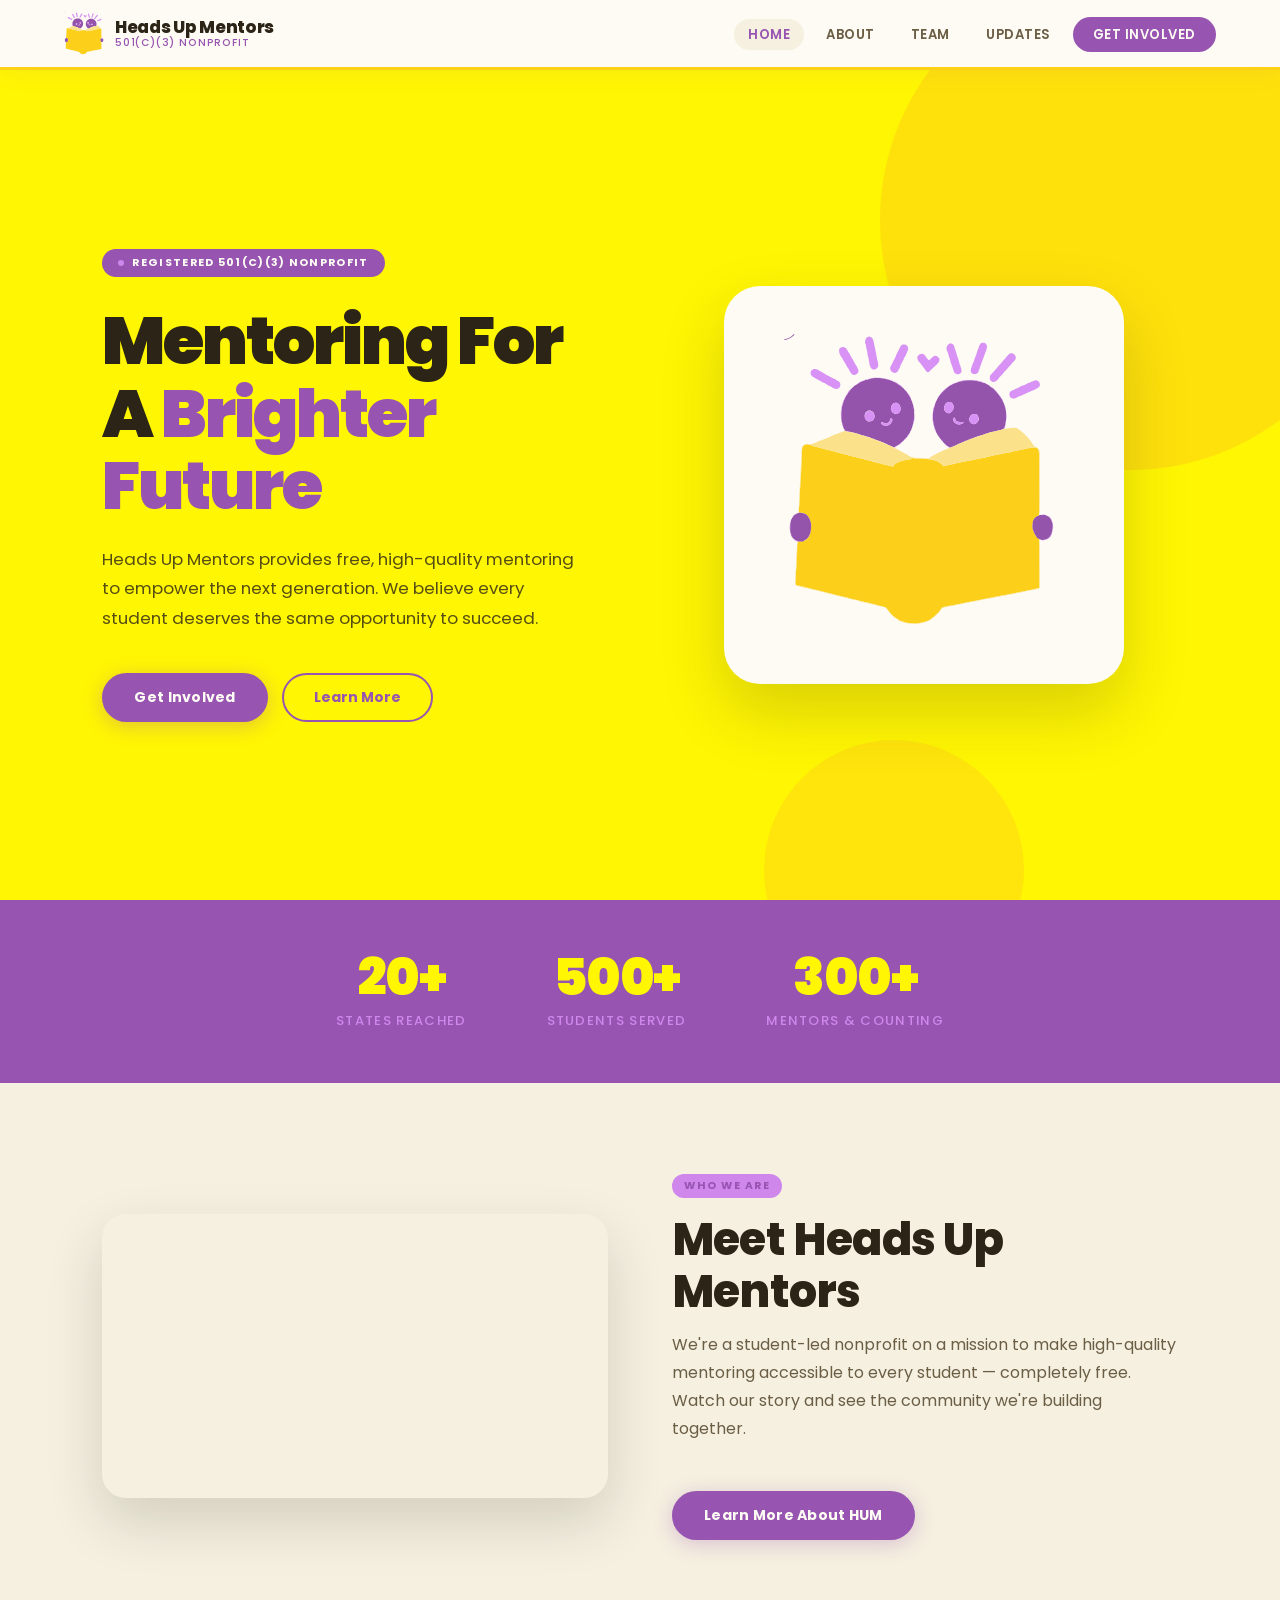
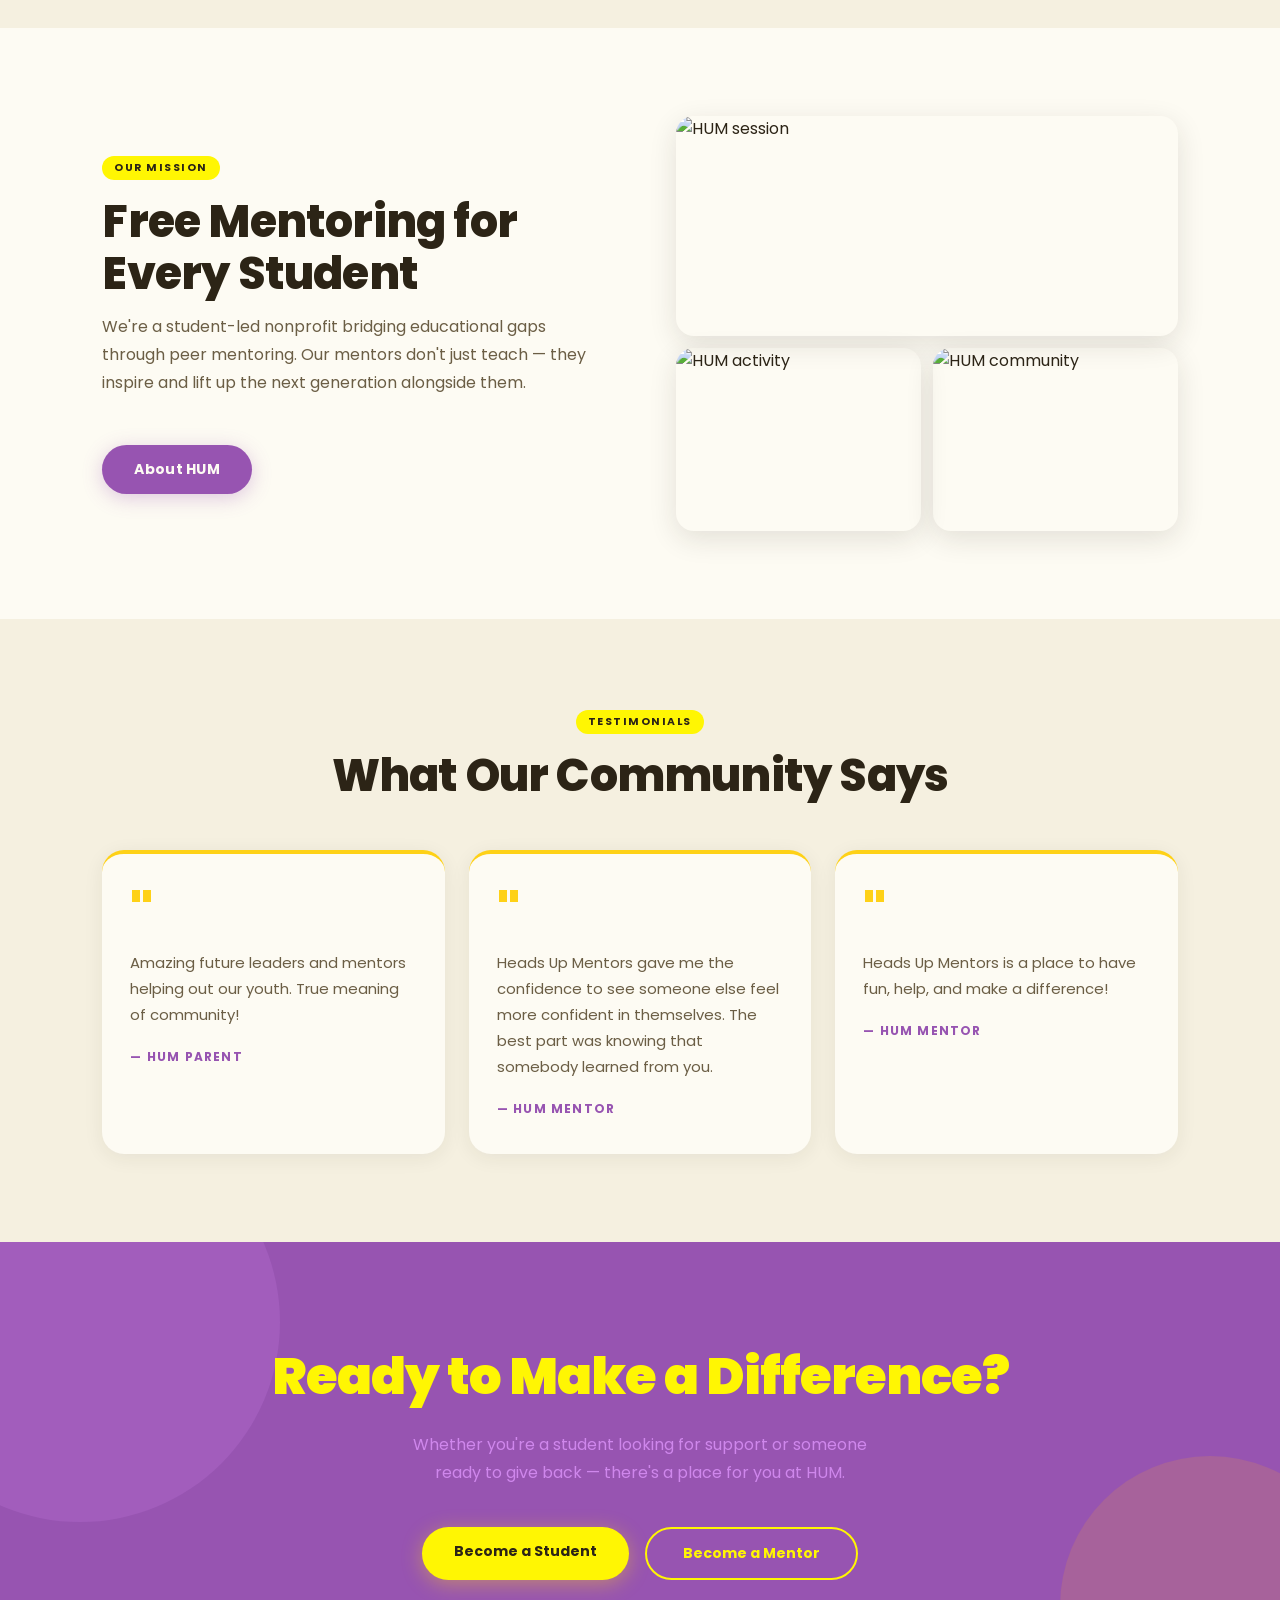
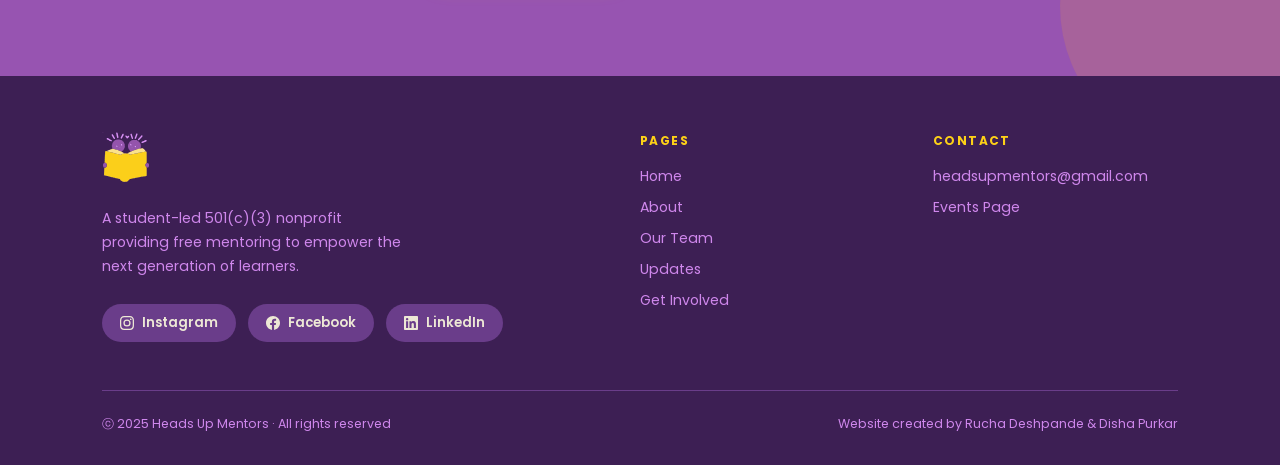
==== commit db16ab44: "Update index.html" ====
--- a/index.html
+++ b/index.html
@@ -119,6 +119,44 @@
       text-transform: uppercase; letter-spacing: 0.1em;
     }
 
+    /* ── VIDEO SECTION ── */
+    #video-section {
+      background: var(--cream2);
+      display: grid;
+      grid-template-columns: 1fr 1fr;
+      gap: 64px; align-items: center;
+    }
+
+    .video-wrap {
+      position: relative;
+      border-radius: 24px;
+      overflow: hidden;
+      box-shadow: 0 24px 56px rgba(44,36,22,0.16);
+      aspect-ratio: 16/9;
+    }
+
+    .video-wrap iframe {
+      position: absolute; top: 0; left: 0;
+      width: 100%; height: 100%;
+      border: none;
+    }
+
+    .video-text .section-sub { max-width: 100%; }
+
+    .video-tag {
+      display: inline-block;
+      background: var(--lavender);
+      color: var(--purple);
+      font-size: 0.67rem; font-weight: 700;
+      letter-spacing: 0.14em; text-transform: uppercase;
+      padding: 4px 12px; border-radius: 50px;
+      margin-bottom: 16px;
+    }
+
+    @media (max-width: 860px) {
+      #video-section { grid-template-columns: 1fr; gap: 32px; }
+    }
+
     /* ── MISSION ── */
     #mission {
       background: var(--cream);
@@ -283,6 +321,24 @@
   </div>
 </div>
 
+<!-- VIDEO -->
+<section id="video-section">
+  <div class="video-wrap fade-up">
+    <iframe
+      src="https://www.youtube.com/embed/9g5VvhgHXIE"
+      title="Heads Up Mentors — About Us"
+      allow="accelerometer; autoplay; clipboard-write; encrypted-media; gyroscope; picture-in-picture"
+      allowfullscreen>
+    </iframe>
+  </div>
+  <div class="video-text fade-up">
+    <span class="video-tag">Who We Are</span>
+    <h2 class="section-title">Meet Heads Up Mentors</h2>
+    <p class="section-sub">We're a student-led nonprofit on a mission to make high-quality mentoring accessible to every student — completely free. Watch our story and see the community we're building together.</p>
+    <a class="btn-primary" href="about.html">Learn More About HUM</a>
+  </div>
+</section>
+
 <!-- MISSION -->
 <section id="mission">
   <div class="fade-up">
